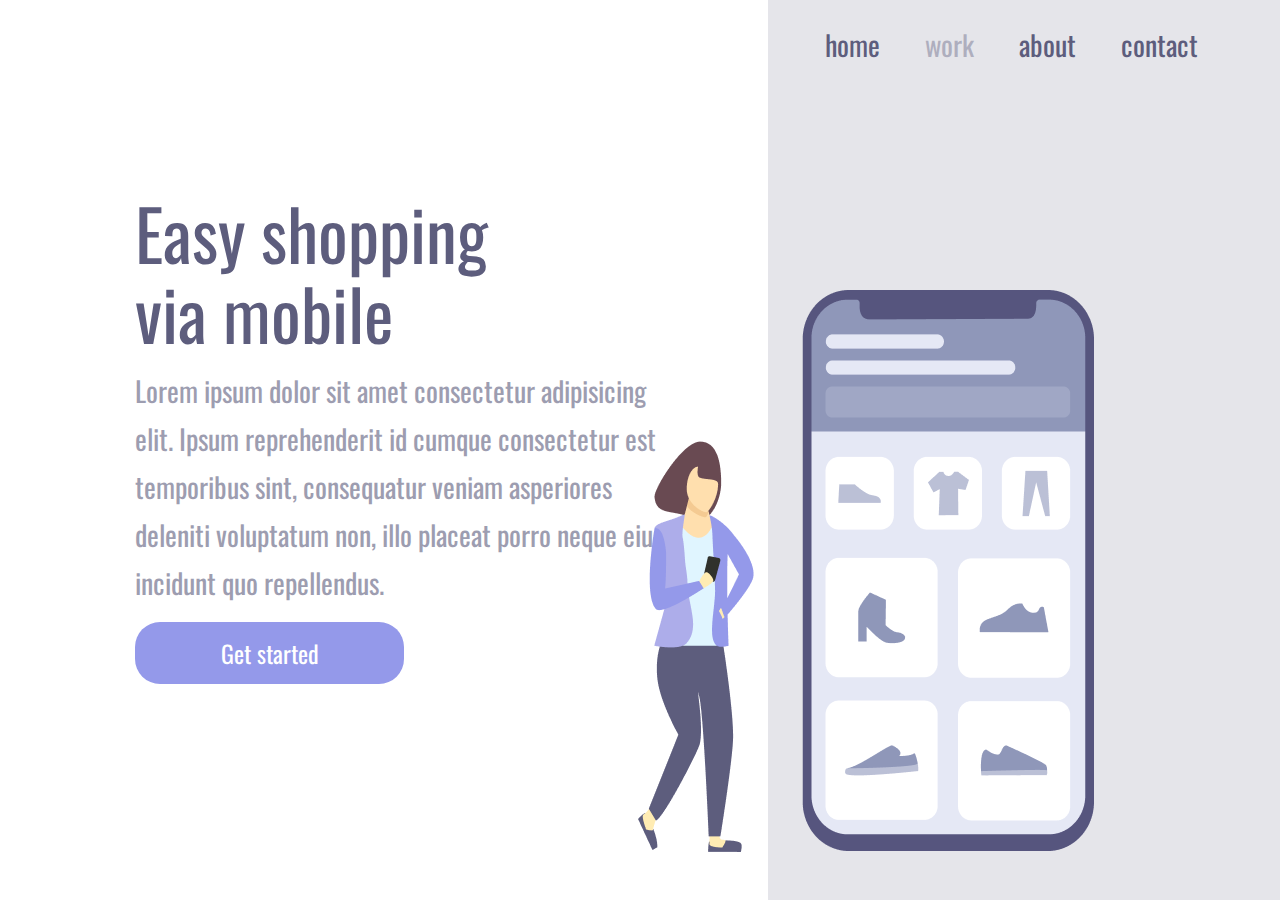
==== index.html @ 1804101e "renomeando" ====
<!DOCTYPE html>
<html lang="pt-br">
<head>
    <meta charset="UTF-8">
    <meta name="viewport" content="width=device-width, initial-scale=1.0">
    <link rel="stylesheet" href="/desafio2.css">
    <link rel="preconnect" href="https://fonts.googleapis.com">
    <link rel="preconnect" href="https://fonts.gstatic.com" crossorigin>
    <link href="https://fonts.googleapis.com/css2?family=Oswald:wght@200..700&family=Roboto+Serif:ital,opsz,wght@0,8..144,100..900;1,8..144,100..900&family=Roboto:ital,wght@0,100..900;1,100..900&display=swap" rel="stylesheet">
    <title>desafio</title>
</head>
<body>
    <div class="wrapper">
        <section class="esquerdo">
            <h1>Easy shopping via mobile</h1>
            <p>Lorem ipsum dolor sit amet consectetur adipisicing elit. Ipsum reprehenderit id cumque consectetur est temporibus sint, consequatur veniam asperiores deleniti voluptatum non, illo placeat porro neque eius incidunt quo repellendus.</p>
            <button>Get started</button>
        </section>
    
        <section class="direito">
            <header>
                <a>home</a>
                <a>work</a>
                <a>about</a>
                <a>contact</a>
            </header>
            <img src="/img/Illustration-3-3.png" alt="imagem">
        </section>
    </div>



    
</body>
</html>
---- desafio2.css ----
*{
    margin: 0;
    padding: 0;
    box-sizing: border-box;
    font-family: "Oswald", sans-serif;

}

.wrapper{
    height: 100vh;
    width: 100vw;
}
.esquerdo{
    display: inline-block;
    width: 60%;
    margin-top: 15%;
    padding-left: 135px;
    
}
.direito{
    display: inline-block;
    background-color:  rgba(93, 93, 125, 0.16);
    height: 100vh;
    width: 40%;
    position: absolute;
}
img{
    position: relative;
    top: 25%;
    right: 130px;
}



h1{
    font-weight: 400;
    font-size: 70px;
    line-height: 80px;
    color: rgba(93, 93, 125, 1);
    width: 368px;
}
p{
    font-weight: 400;
    font-size: 28px;
    line-height: 48px;
    color: rgba(93, 93, 125, 1);
    opacity: 60%;
    margin: 15px 0;
    width: 540px;
}
button{
    width: 269px;
    height: 62px;
    background-color: rgba(148, 153, 234, 1);
    border-radius: 25px;
    color: rgba(255, 255, 255, 1);
    border: none;
    text-align: center;
    font-size: 24px;
    line-height: 36px;
    cursor: pointer;
}

button:hover {
    opacity: .8;
}
button:active{
    opacity: .5;
}
a{
    font-size: 28px;
    line-height: 41px;
    color: #5d5d7d;
    margin-right: 41px;
    cursor: pointer;
}
a:nth-child(2) {
    opacity: 0.4;
}
a:hover{
    opacity: 0.4;
}
a:active{
    opacity: 0.8;
}
header{
    margin: 24px 0 0 57px;
}
@media screen and (max-width: 900px){
    .esquerdo{
        width: 100%;
        height: 50%;
        margin: 0;
        padding: 0;
    }
    .direito{
        display: block;
        height: auto;
        width: 100%;
        position: static;
        padding: 40px;
    }
    img{
        position: static;
        width: 90%;
    }
    header{
        display: none;
    }
    h1{
        font-size: 36px;
        line-height: 52px;
        width: auto;
        margin: 58px 50px 0 50px;
        text-align: center;
    }
    p{
        margin: 15px 40px;
        width: auto;
        text-align: center;
        font-size: 14px;
        line-height: 24px;
    }
    button{
        margin: 0 auto;
        display:block
    }
   
  

}
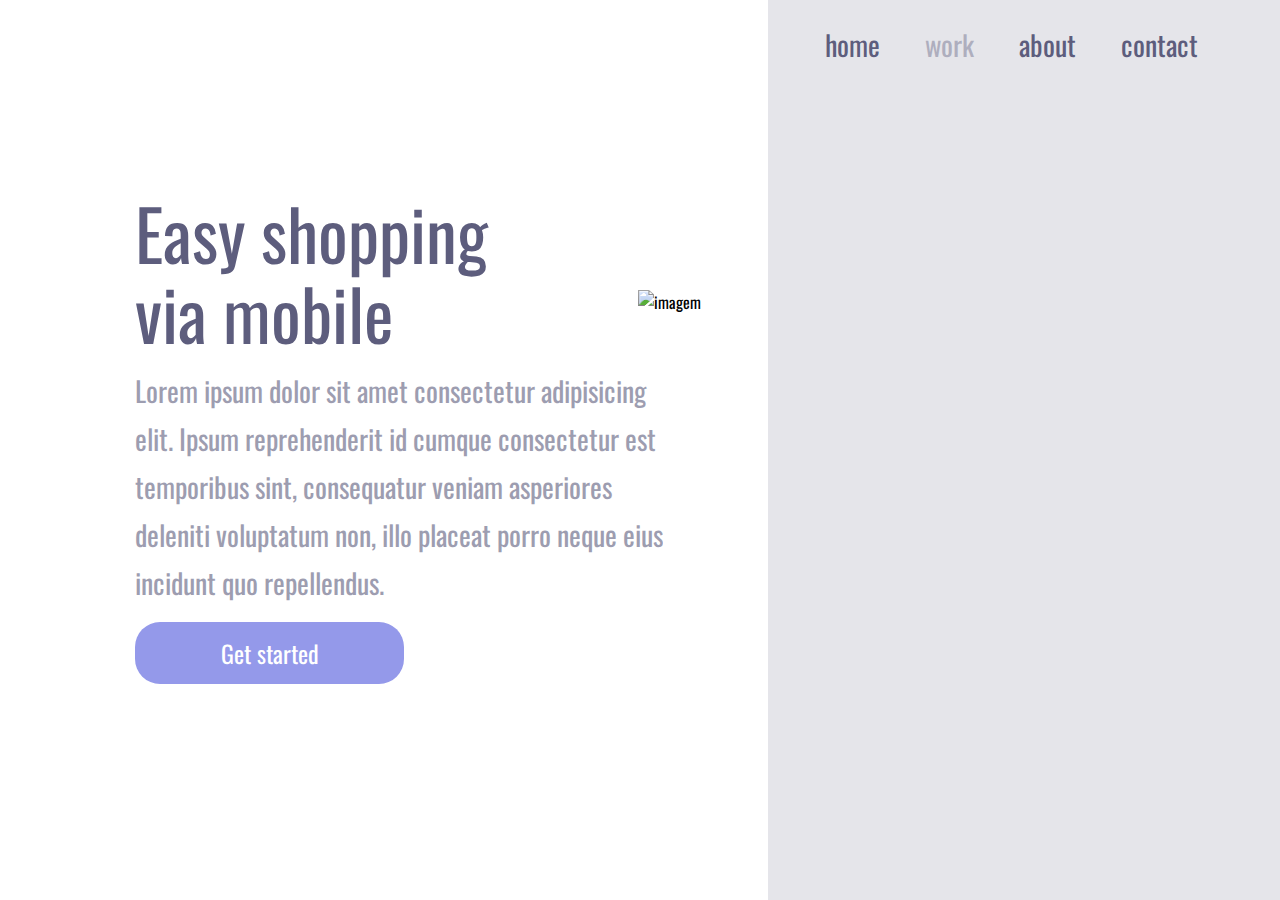
==== commit 1ea6d561: "mudei" ====
--- a/index.html
+++ b/index.html
@@ -3,7 +3,8 @@
 <head>
     <meta charset="UTF-8">
     <meta name="viewport" content="width=device-width, initial-scale=1.0">
-    <link rel="stylesheet" href="/desafio2.css">
+    <meta http-equiv="X-UA-Compatible" content="IE=edge">
+    <link rel="stylesheet" href="styles.css">
     <link rel="preconnect" href="https://fonts.googleapis.com">
     <link rel="preconnect" href="https://fonts.gstatic.com" crossorigin>
     <link href="https://fonts.googleapis.com/css2?family=Oswald:wght@200..700&family=Roboto+Serif:ital,opsz,wght@0,8..144,100..900;1,8..144,100..900&family=Roboto:ital,wght@0,100..900;1,100..900&display=swap" rel="stylesheet">
--- a/styles.css
+++ b/styles.css
@@ -0,0 +1,137 @@
+*{
+    margin: 0;
+    padding: 0;
+    box-sizing: border-box;
+    font-family: "Oswald", sans-serif;
+
+}
+
+.wrapper{
+    height: 100vh;
+    width: 100vw;
+}
+.esquerdo{
+    display: inline-block;
+    width: 60%;
+    margin-top: 15%;
+    padding-left: 135px;
+    
+}
+.direito{
+    display: inline-block;
+    background-color:  rgba(93, 93, 125, 0.16);
+    height: 100vh;
+    width: 40%;
+    position: absolute;
+}
+img{
+    position: relative;
+    top: 25%;
+    right: 130px;
+}
+
+
+
+h1{
+    font-weight: 400;
+    font-size: 70px;
+    line-height: 80px;
+    color: rgba(93, 93, 125, 1);
+    width: 368px;
+}
+p{
+    font-weight: 400;
+    font-size: 28px;
+    line-height: 48px;
+    color: rgba(93, 93, 125, 1);
+    opacity: 60%;
+    margin: 15px 0;
+    width: 540px;
+}
+button{
+    width: 269px;
+    height: 62px;
+    background-color: rgba(148, 153, 234, 1);
+    border-radius: 25px;
+    color: rgba(255, 255, 255, 1);
+    border: none;
+    text-align: center;
+    font-size: 24px;
+    line-height: 36px;
+    cursor: pointer;
+}
+
+button:hover {
+    opacity: .8;
+}
+button:active{
+    opacity: .5;
+}
+a{
+    font-size: 28px;
+    line-height: 41px;
+    color: #5d5d7d;
+    margin-right: 41px;
+    cursor: pointer;
+}
+a:nth-child(2) {
+    opacity: 0.4;
+}
+a:hover{
+    opacity: 0.4;
+}
+a:active{
+    opacity: 0.8;
+}
+header{
+    margin: 24px 0 0 57px;
+}
+@media screen and (max-width: 900px){
+    .esquerdo{
+        width: 100%;
+        height: 50%;
+        margin: 0;
+        padding: 0;
+    }
+    .direito{
+        display: block;
+        height: auto;
+        width: 100%;
+        position: static;
+        padding: 40px;
+    }
+    img{
+        position: static;
+        width: 90%;
+    }
+    header{
+        display: none;
+    }
+    h1{
+        font-size: 36px;
+        line-height: 52px;
+        width: auto;
+        margin: 58px 50px 0 50px;
+        text-align: center;
+    }
+    p{
+        margin: 15px 40px;
+        width: auto;
+        text-align: center;
+        font-size: 14px;
+        line-height: 24px;
+    }
+    button{
+        margin: 0 auto;
+        display:block
+    }
+   
+  
+
+}
+    
+
+    
+    
+
+
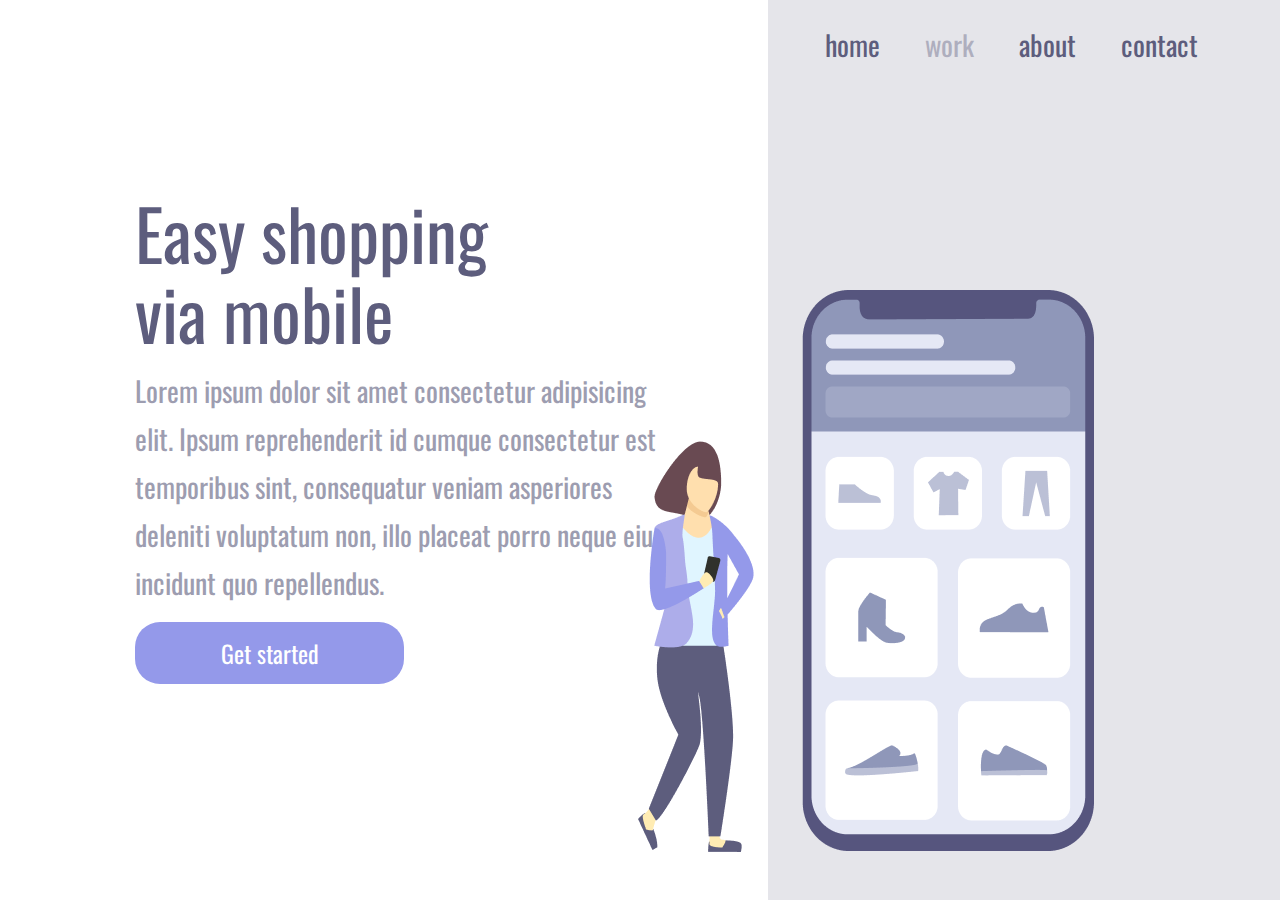
==== commit ed863a72: "mudancas na img" ====
--- a/index.html
+++ b/index.html
@@ -25,7 +25,7 @@
                 <a>about</a>
                 <a>contact</a>
             </header>
-            <img src="/img/Illustration-3-3.png" alt="imagem">
+            <img src="./img/Illustration-3-3.png" alt="imagem">
         </section>
     </div>
 
